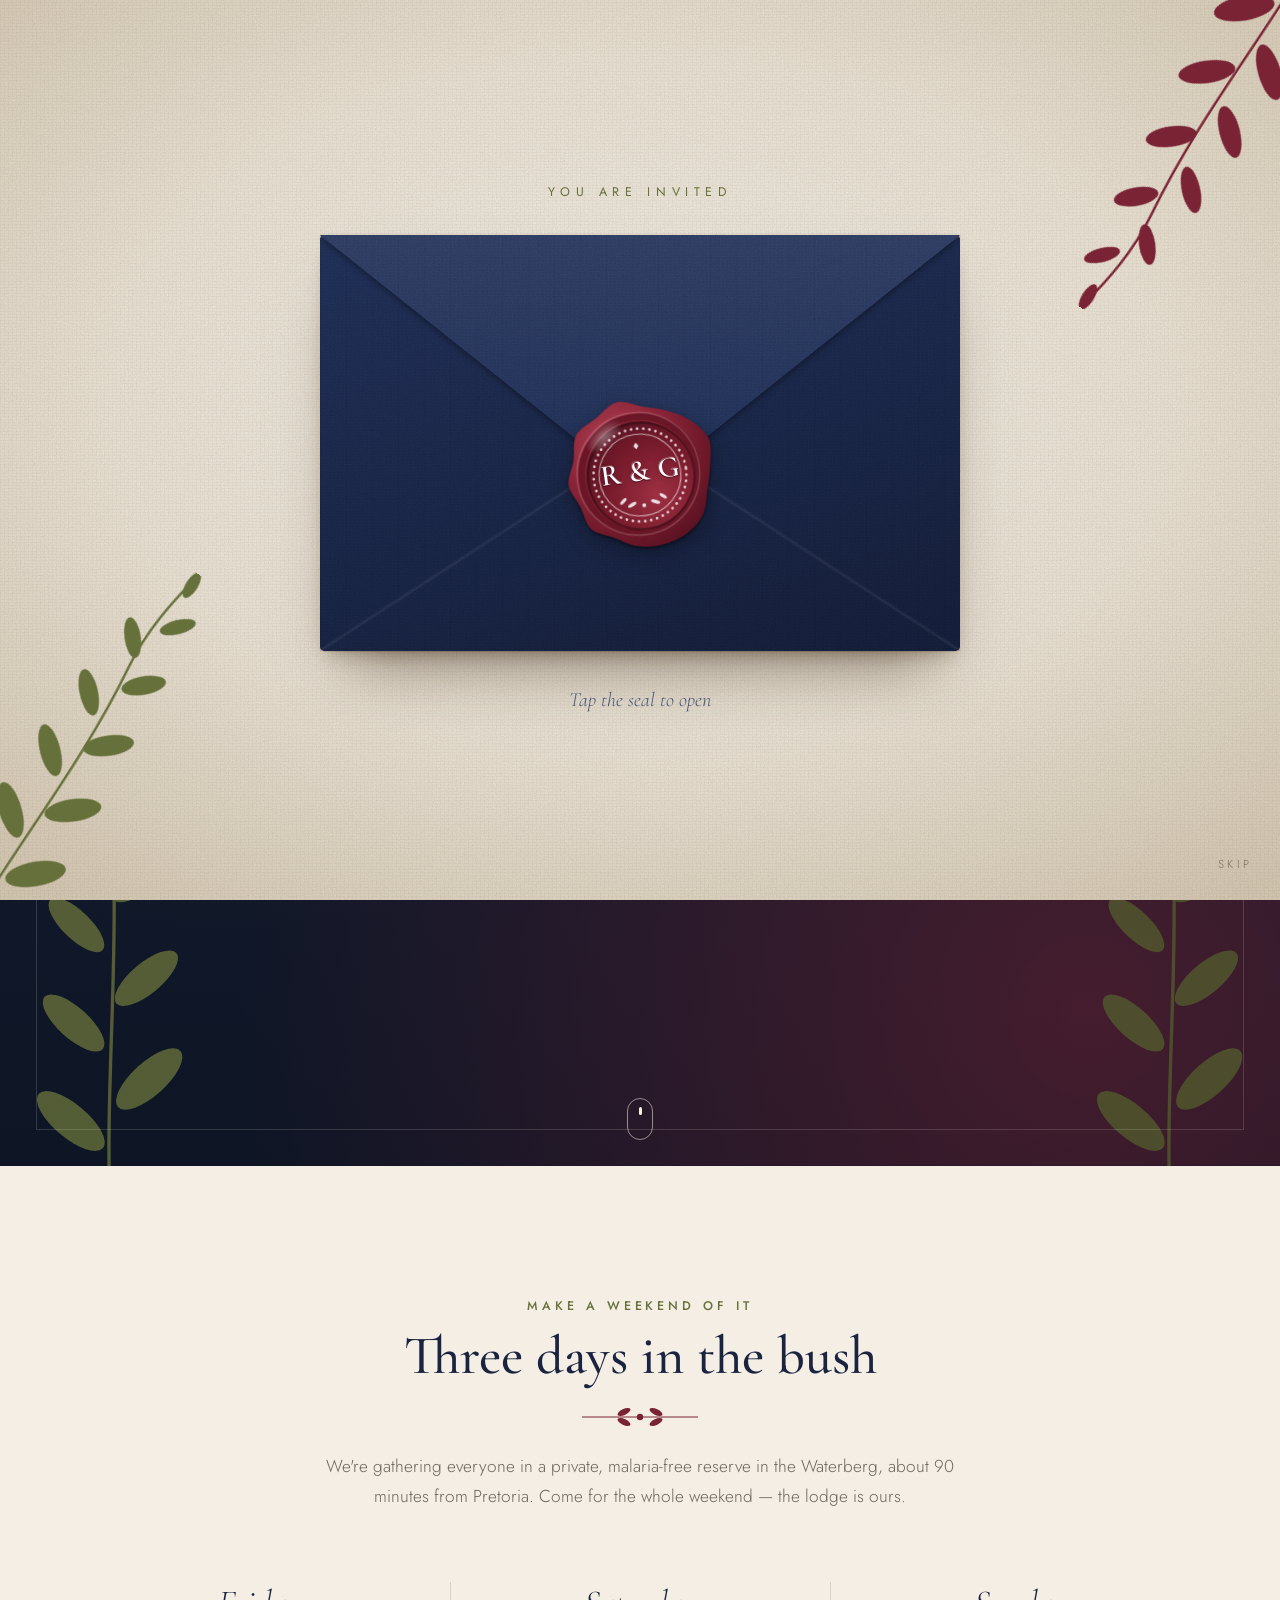
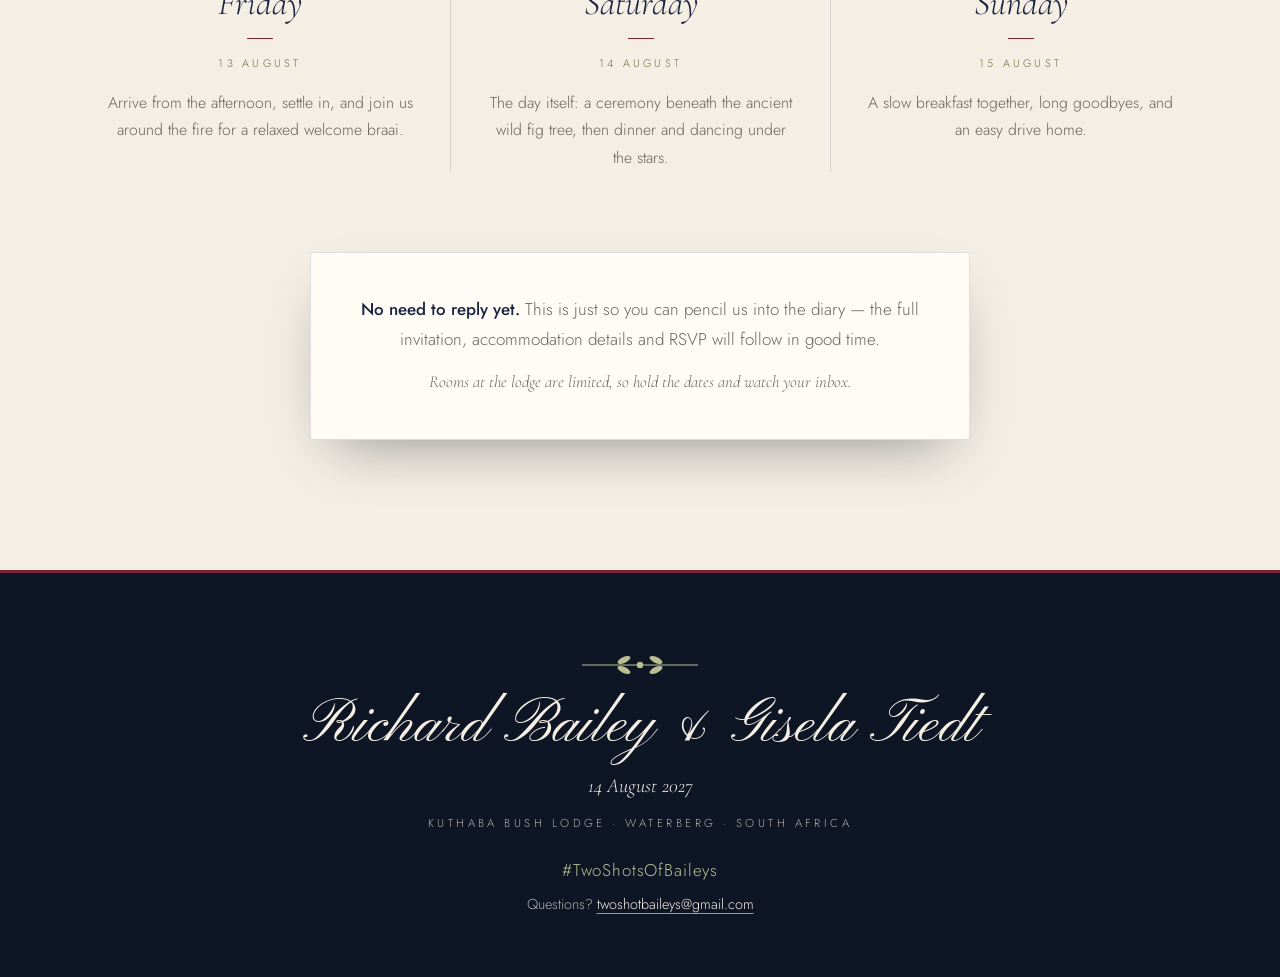
==== save-the-date/index.html @ 87b68832 "first commit" ====
<!DOCTYPE html>
<html lang="en">
<head>
  <meta charset="UTF-8" />
  <meta name="viewport" content="width=device-width, initial-scale=1" />
  <title>Save the Date · 14 August 2027</title>
  <meta name="description" content="Save the date: our wedding weekend, 13–15 August 2027 at Kuthaba Bush Lodge in the Waterberg, South Africa." />
  <meta name="theme-color" content="#172036" />
  <meta property="og:title" content="Save the Date · 14 August 2027" />
  <meta property="og:description" content="A wedding weekend at Kuthaba Bush Lodge in the Waterberg, South Africa." />
  <link rel="icon" href="data:image/svg+xml,%3Csvg xmlns='http://www.w3.org/2000/svg' viewBox='0 0 64 64'%3E%3Ccircle cx='32' cy='32' r='30' fill='%237a2334'/%3E%3Cpath d='M32 46s-14-8.5-14-18a8 8 0 0 1 14-5.3A8 8 0 0 1 46 28c0 9.5-14 18-14 18z' fill='%23fff'/%3E%3C/svg%3E" />

  <link rel="preconnect" href="https://fonts.googleapis.com" />
  <link rel="preconnect" href="https://fonts.gstatic.com" crossorigin />
  <link href="https://fonts.googleapis.com/css2?family=Cormorant+Garamond:ital,wght@0,400;0,500;0,600;1,400;1,500&family=Jost:wght@300;400;500&family=Pinyon+Script&display=swap" rel="stylesheet" />
  <link rel="stylesheet" href="css/styles.css" />
  <script src="js/config.js"></script>
  <script>
    // Apply the colour theme before the page paints (?theme=merlot previews one)
    (function () {
      var q = new URLSearchParams(location.search).get("theme");
      document.documentElement.setAttribute("data-theme", q || (window.WEDDING && window.WEDDING.theme) || "waterberg");
    })();
  </script>
</head>
<body class="is-locked">

  <!-- Reusable artwork -->
  <svg width="0" height="0" style="position:absolute" aria-hidden="true">
    <defs>
      <symbol id="leaf" viewBox="0 0 40 80">
        <path d="M20 2C34 18 38 44 20 78 2 44 6 18 20 2z" />
      </symbol>
      <symbol id="branch" viewBox="0 0 200 420">
        <path d="M100 420C96 320 110 220 98 110 94 70 100 36 108 0" fill="none" stroke="currentColor" stroke-width="2.4" stroke-linecap="round" />
        <g fill="currentColor">
          <ellipse cx="72" cy="360" rx="12" ry="30" transform="rotate(-50 72 360)" />
          <ellipse cx="128" cy="330" rx="12" ry="30" transform="rotate(48 128 330)" />
          <ellipse cx="74" cy="290" rx="11" ry="28" transform="rotate(-48 74 290)" />
          <ellipse cx="126" cy="258" rx="11" ry="28" transform="rotate(50 126 258)" />
          <ellipse cx="76" cy="220" rx="10" ry="26" transform="rotate(-46 76 220)" />
          <ellipse cx="122" cy="186" rx="10" ry="25" transform="rotate(50 122 186)" />
          <ellipse cx="78" cy="152" rx="9" ry="23" transform="rotate(-44 78 152)" />
          <ellipse cx="120" cy="118" rx="9" ry="22" transform="rotate(48 120 118)" />
          <ellipse cx="86" cy="84" rx="8" ry="20" transform="rotate(-40 86 84)" />
          <ellipse cx="118" cy="52" rx="7" ry="18" transform="rotate(44 118 52)" />
          <ellipse cx="108" cy="10" rx="6" ry="14" />
        </g>
      </symbol>
      <symbol id="sprig" viewBox="0 0 120 24">
        <path d="M2 12h116" stroke="currentColor" stroke-width="1" />
        <g fill="currentColor">
          <ellipse cx="44" cy="7" rx="7" ry="3" transform="rotate(-25 44 7)" />
          <ellipse cx="44" cy="17" rx="7" ry="3" transform="rotate(25 44 17)" />
          <ellipse cx="76" cy="7" rx="7" ry="3" transform="rotate(25 76 7)" />
          <ellipse cx="76" cy="17" rx="7" ry="3" transform="rotate(-25 76 17)" />
          <circle cx="60" cy="12" r="3.2" />
        </g>
      </symbol>

      <!-- Wax seal (used twice: the halves split along the flap edge when opened) -->
      <radialGradient id="waxBody" cx=".36" cy=".3" r=".8">
        <stop offset="0" stop-color="#b5465a" />
        <stop offset=".45" stop-color="#8c2437" />
        <stop offset="1" stop-color="#561020" />
      </radialGradient>
      <!-- Lit from the opposite side so the centre reads as pressed in -->
      <radialGradient id="waxPress" cx=".64" cy=".7" r=".75">
        <stop offset="0" stop-color="#9e3043" />
        <stop offset=".6" stop-color="#781b2c" />
        <stop offset="1" stop-color="#5a1323" />
      </radialGradient>
      <radialGradient id="waxShine" cx=".5" cy=".5" r=".5">
        <stop offset="0" stop-color="#fff" stop-opacity=".38" />
        <stop offset="1" stop-color="#fff" stop-opacity="0" />
      </radialGradient>
      <symbol id="seal" viewBox="0 0 120 120">
        <path fill="url(#waxBody)" d="M111.1 60.0C110.1 66.0 108.4 71.2 106.7 77.0C105.1 82.8 104.4 89.6 101.1 94.5C97.9 99.5 92.4 103.9 87.0 106.8C81.7 109.7 75.2 111.4 69.2 112.0C63.2 112.6 56.7 112.2 51.1 110.6C45.5 109.0 40.7 105.2 35.5 102.4C30.3 99.6 23.3 98.1 19.7 93.8C16.2 89.5 16.1 82.3 14.1 76.7C12.2 71.1 8.1 65.6 8.0 60.0C8.0 54.4 12.2 49.0 13.9 43.2C15.6 37.4 15.1 29.8 18.5 25.1C21.8 20.5 28.7 18.3 34.1 15.1C39.4 11.8 44.7 6.4 50.4 5.7C56.2 5.1 62.8 9.5 68.6 11.3C74.4 13.0 79.7 14.1 85.1 16.5C90.5 18.8 96.4 21.5 101.0 25.6C105.6 29.7 111.0 35.1 112.7 40.8C114.4 46.6 112.1 54.0 111.1 60.0Z" />
        <circle cx="60" cy="60" r="42" fill="none" stroke="#6b1627" stroke-width="5" />
        <circle cx="59" cy="59" r="44.2" fill="none" stroke="#fff" stroke-opacity=".16" stroke-width="1.2" />
        <circle cx="60" cy="60" r="39" fill="url(#waxPress)" />
        <circle cx="60.8" cy="60.8" r="38.3" fill="none" stroke="#000" stroke-opacity=".3" stroke-width="1.6" />
        <circle cx="60" cy="60" r="33.5" fill="none" stroke="#fff" stroke-opacity=".8" stroke-width="1.9" stroke-linecap="round" stroke-dasharray="0.1 4.35" />
        <circle cx="60" cy="60" r="29.5" fill="none" stroke="#fff" stroke-opacity=".6" stroke-width=".8" />
        <g fill="#fff" fill-opacity=".85">
          <path d="M60 36.5l1.8 2.4-1.8 2.4-1.8-2.4z" />
          <ellipse cx="51.5" cy="80.5" rx="3.4" ry="1.3" transform="rotate(-22 51.5 80.5)" />
          <ellipse cx="45.5" cy="77.2" rx="3" ry="1.2" transform="rotate(-40 45.5 77.2)" />
          <ellipse cx="68.5" cy="80.5" rx="3.4" ry="1.3" transform="rotate(22 68.5 80.5)" />
          <ellipse cx="74.5" cy="77.2" rx="3" ry="1.2" transform="rotate(40 74.5 77.2)" />
          <circle cx="60" cy="82" r="1.4" />
        </g>
        <ellipse cx="38" cy="29" rx="16" ry="8" fill="url(#waxShine)" transform="rotate(-35 38 29)" />
      </symbol>
    </defs>
  </svg>

  <!-- ============ Envelope intro ============ -->
  <div class="intro" id="intro" role="dialog" aria-label="Invitation">
    <svg class="intro__sprig intro__sprig--a" aria-hidden="true"><use href="#branch" /></svg>
    <svg class="intro__sprig intro__sprig--b" aria-hidden="true"><use href="#branch" /></svg>
    <div class="intro__inner">
      <p class="intro__eyebrow">You are invited</p>
      <button class="envelope" id="envelope" type="button" aria-label="Open the invitation">
        <span class="envelope__body">
          <span class="envelope__back"></span>
          <span class="envelope__card">
            <span class="envelope__card-small">Save the Date</span>
            <span class="envelope__card-names" data-config="coupleShort"></span>
            <svg class="envelope__card-sprig" aria-hidden="true"><use href="#sprig" /></svg>
            <span class="envelope__card-small">14 · 08 · 2027</span>
            <span class="envelope__card-place">Kuthaba Bush Lodge</span>
          </span>
          <span class="envelope__pocket"></span>
          <span class="envelope__flap-shadow"><span></span></span>
          <span class="envelope__seal envelope__seal--base" aria-hidden="true">
            <span class="seal__inner">
              <svg class="seal__wax"><use href="#seal" /></svg>
              <span class="seal__text" data-config="initials"></span>
            </span>
          </span>
          <span class="envelope__flap">
            <span class="flap__face flap__face--out"></span>
            <span class="flap__face flap__face--in"></span>
            <span class="envelope__seal envelope__seal--top" aria-hidden="true">
              <span class="seal__inner">
                <svg class="seal__wax"><use href="#seal" /></svg>
                <span class="seal__text" data-config="initials"></span>
              </span>
            </span>
          </span>
        </span>
      </button>
      <p class="intro__hint"><span>Tap the seal to open</span></p>
    </div>
    <button class="intro__skip" id="introSkip" type="button">Skip</button>
  </div>

  <main>
    <!-- ============ The announcement ============ -->
    <section class="hero" id="home">
      <div class="hero__bg" id="heroBg"></div>
      <div class="hero__frame" aria-hidden="true"></div>
      <svg class="hero__branch hero__branch--left" aria-hidden="true"><use href="#branch" /></svg>
      <svg class="hero__branch hero__branch--right" aria-hidden="true"><use href="#branch" /></svg>
      <div class="hero__leaves" id="leaves" aria-hidden="true"></div>

      <div class="hero__content">
        <p class="hero__eyebrow anim" style="--d:.1s">Save the Weekend</p>
        <h1 class="hero__names anim" style="--d:.3s">
          <span data-config="partner1"></span>
          <span class="hero__amp">&amp;</span>
          <span data-config="partner2"></span>
        </h1>
        <p class="hero__sub anim" style="--d:.55s">are getting married</p>

        <p class="hero__badge anim" style="--d:.7s"><span>A three-day weekend celebration</span></p>

        <div class="hero__dates anim" style="--d:.85s">
          <div class="hero__day">
            <span class="hero__day-name">Fri</span>
            <span class="hero__day-num">13</span>
            <span class="hero__day-note">Arrive</span>
          </div>
          <div class="hero__day hero__day--main">
            <span class="hero__day-name">Sat</span>
            <span class="hero__day-num">14</span>
            <span class="hero__day-note">The Wedding</span>
          </div>
          <div class="hero__day">
            <span class="hero__day-name">Sun</span>
            <span class="hero__day-num">15</span>
            <span class="hero__day-note">Farewell</span>
          </div>
        </div>
        <p class="hero__month anim" style="--d:.95s">August 2027</p>

        <p class="hero__venue anim" style="--d:1s">
          <span class="hero__venue-name" data-config="venue.name"></span>
          <span class="hero__venue-area" data-config="venue.area"></span>
        </p>

        <div class="countdown anim" style="--d:1.05s" id="countdown">
          <div class="countdown__unit"><span class="countdown__num" data-unit="days">000</span><span class="countdown__label">Days</span></div>
          <div class="countdown__unit"><span class="countdown__num" data-unit="hours">00</span><span class="countdown__label">Hours</span></div>
          <div class="countdown__unit"><span class="countdown__num" data-unit="minutes">00</span><span class="countdown__label">Minutes</span></div>
          <div class="countdown__unit"><span class="countdown__num" data-unit="seconds">00</span><span class="countdown__label">Seconds</span></div>
        </div>

        <div class="hero__actions anim" style="--d:1.2s">
          <div class="cal">
            <button class="btn btn--light" id="calToggle" aria-expanded="false" aria-controls="calMenu">Add to calendar</button>
            <div class="cal__menu" id="calMenu" hidden>
              <a id="calGoogle" target="_blank" rel="noopener">Google Calendar</a>
              <a id="calOutlook" target="_blank" rel="noopener">Outlook</a>
              <button type="button" id="calIcs">Apple / iCal (.ics)</button>
            </div>
          </div>
          <a class="btn btn--ghost" id="venueSite" target="_blank" rel="noopener">See the venue</a>
        </div>
      </div>

      <a href="#weekend" class="hero__scroll" aria-label="Scroll down"><span></span></a>
    </section>

    <!-- ============ The weekend ============ -->
    <section class="weekend" id="weekend">
      <div class="container">
        <header class="weekend__head" data-reveal>
          <p class="eyebrow">Make a weekend of it</p>
          <h2 class="title">Three days in the bush</h2>
          <svg class="sprig" aria-hidden="true"><use href="#sprig" /></svg>
          <p class="lead">
            We're gathering everyone in a private, malaria-free reserve in the Waterberg,
            about 90 minutes from Pretoria. Come for the whole weekend — the lodge is ours.
          </p>
        </header>

        <ol class="days">
          <li data-reveal style="--d:.05s">
            <span class="days__name">Friday</span>
            <span class="days__date">13 August</span>
            <p>Arrive from the afternoon, settle in, and join us around the fire for a relaxed welcome braai.</p>
          </li>
          <li data-reveal style="--d:.15s">
            <span class="days__name">Saturday</span>
            <span class="days__date">14 August</span>
            <p>The day itself: a ceremony beneath the ancient wild fig tree, then dinner and dancing under the stars.</p>
          </li>
          <li data-reveal style="--d:.25s">
            <span class="days__name">Sunday</span>
            <span class="days__date">15 August</span>
            <p>A slow breakfast together, long goodbyes, and an easy drive home.</p>
          </li>
        </ol>

        <div class="note" data-reveal>
          <p><strong>No need to reply yet.</strong> This is just so you can pencil us into the diary —
            the full invitation, accommodation details and RSVP will follow in good time.</p>
          <p class="note__small">Rooms at the lodge are limited, so hold the dates and watch your inbox.</p>
        </div>
      </div>
    </section>
  </main>

  <footer class="footer">
    <svg class="footer__sprig" aria-hidden="true"><use href="#sprig" /></svg>
    <p class="footer__names" data-config="coupleShort"></p>
    <p class="footer__date">14 August 2027</p>
    <p class="footer__place">Kuthaba Bush Lodge · Waterberg · South Africa</p>
    <p class="footer__tag" data-config="hashtag"></p>
    <p class="footer__contact">Questions? <a data-config-href="contactEmail"></a></p>
  </footer>

  <script src="js/main.js"></script>
</body>
</html>
---- save-the-date/css/styles.css ----
/* ==========================================================================
   Save the Date — a single announcement page.
   The theme tokens, envelope and hero blocks match the full wedding site,
   so both look like the same stationery.
   ========================================================================== */

/* ---------- Themes ---------- */
:root,
[data-theme="waterberg"] {
  /* Midnight ink navy leads; bone white, bush olive, merlot accents */
  --dark: #172036;
  --dark-deep: #0e1525;
  --dark-soft: #24304c;
  --on-dark: #f5efe4;
  --ink: #1a2440;
  --leaf: #66703a;
  --leaf-light: #b9bf93;
  --leaf-pale: #e9e8d8;
  --accent: #7a2334;
  --accent-deep: #58182a;
  --accent-light: #c98592;
  --paper: #f4eee4;
  --card: #fffcf6;
  --muted: #6b665d;
}

[data-theme="merlot"] {
  /* Deep merlot burgundy leads; navy and olive accents */
  --dark: #4a1524;
  --dark-deep: #330d18;
  --dark-soft: #5f1f31;
  --on-dark: #f8efe8;
  --ink: #1a2440;
  --leaf: #626c37;
  --leaf-light: #c7cb9f;
  --leaf-pale: #ecebdc;
  --accent: #1f2b4a;
  --accent-deep: #131c33;
  --accent-light: #aebbd8;
  --paper: #f6eee7;
  --card: #fffbf7;
  --muted: #6c625d;
}

[data-theme="olive"] {
  /* Dusky bush olive leads; merlot and navy accents */
  --dark: #384024;
  --dark-deep: #262c17;
  --dark-soft: #485230;
  --on-dark: #f6f1e4;
  --ink: #1a2440;
  --leaf: #5f6a34;
  --leaf-light: #d3d7b1;
  --leaf-pale: #e8e9d6;
  --accent: #7a2334;
  --accent-deep: #58182a;
  --accent-light: #e2a6b0;
  --paper: #f3efe3;
  --card: #fffdf6;
  --muted: #66645a;
}

:root {
  --line: color-mix(in srgb, var(--ink) 14%, transparent);

  /* The invitation itself keeps the same colours in every theme */
  --envelope: #25355f;
  --envelope-shade: #17223f;
  --liner-bg: #7a2334;
  --line-dark: color-mix(in srgb, var(--on-dark) 18%, transparent);

  --serif: "Cormorant Garamond", Georgia, "Times New Roman", serif;
  --sans: "Jost", "Segoe UI", system-ui, sans-serif;
  --script: "Pinyon Script", "Brush Script MT", cursive;

  --radius: 3px;
  --shadow: 0 24px 60px -24px color-mix(in srgb, var(--dark-deep) 45%, transparent);
  --ease: cubic-bezier(0.22, 1, 0.36, 1);
  --nav-h: 72px;

  /* Fine paper grain, tinted by the theme through blend modes */
  --grain: url("data:image/svg+xml,%3Csvg xmlns='http://www.w3.org/2000/svg' width='220' height='220'%3E%3Cfilter id='n'%3E%3CfeTurbulence type='fractalNoise' baseFrequency='.85' numOctaves='3' stitchTiles='stitch'/%3E%3CfeColorMatrix values='0 0 0 0 0 0 0 0 0 0 0 0 0 0 0 0 0 0 .55 0'/%3E%3C/filter%3E%3Crect width='100%25' height='100%25' filter='url(%23n)'/%3E%3C/svg%3E");
  /* Leaf motif used for the envelope liner */
  --liner: url("data:image/svg+xml,%3Csvg xmlns='http://www.w3.org/2000/svg' width='44' height='44' viewBox='0 0 44 44'%3E%3Cg fill='%23000'%3E%3Cpath d='M11 4c5 4 6 10 0 16-6-6-5-12 0-16z'/%3E%3Cpath d='M33 24c5 4 6 10 0 16-6-6-5-12 0-16z'/%3E%3Ccircle cx='33' cy='10' r='1.6'/%3E%3Ccircle cx='11' cy='32' r='1.6'/%3E%3C/g%3E%3C/svg%3E");
}

/* ---------- Base ---------- */
*,
*::before,
*::after { box-sizing: border-box; }

html { scroll-behavior: smooth; }
body {
  margin: 0;
  font-family: var(--sans);
  font-weight: 300;
  font-size: 17px;
  line-height: 1.75;
  color: var(--ink);
  background: var(--paper);
  -webkit-font-smoothing: antialiased;
  overflow-x: hidden;
}
body::after {
  content: "";
  position: fixed; inset: 0;
  background-image: var(--grain);
  opacity: 0.07;
  pointer-events: none;
  z-index: 80;
}
body.is-locked { overflow: hidden; }
img { max-width: 100%; display: block; }
a { color: inherit; }
button { font: inherit; cursor: pointer; }
[hidden] { display: none !important; }
::selection { background: var(--accent); color: var(--on-dark); }

.container { width: min(1140px, 100% - 40px); margin-inline: auto; }
.container--narrow { width: min(760px, 100% - 40px); }

/* ---------- Typography ---------- */
.eyebrow {
  font-family: var(--sans);
  font-size: 0.78rem;
  font-weight: 500;
  letter-spacing: 0.32em;
  text-transform: uppercase;
  color: var(--leaf);
  margin: 0 0 0.6rem;
}
.eyebrow--light { color: var(--leaf-light); }
.title {
  font-family: var(--serif);
  font-weight: 500;
  font-size: clamp(2.2rem, 5vw, 3.4rem);
  line-height: 1.1;
  margin: 0;
  color: var(--ink);
}
.title--light { color: var(--on-dark); }
.lead { font-size: 1.08rem; color: var(--muted); max-width: 640px; margin: 1.2rem auto 0; }
.lead--light { color: color-mix(in srgb, var(--on-dark) 80%, transparent); }
.lead strong { font-weight: 500; color: inherit; }

.sprig { width: 120px; height: 24px; color: var(--accent); margin: 1.1rem 0 1.4rem; display: block; }
.section__head .sprig { margin-inline: auto; }
.sprig--light { color: var(--leaf-light); }

.section { padding: clamp(80px, 12vw, 140px) 0; position: relative; }
.section__head { text-align: center; margin-bottom: clamp(48px, 7vw, 72px); }

/* Dark, colour-blocked sections share one treatment */
.hero, .intro, .footer {
  color: var(--on-dark);
  background-color: var(--dark);
}

/* ---------- Buttons ---------- */
.btn {
  --bg: transparent; --fg: var(--ink); --bd: var(--ink);
  --hover-bg: var(--ink); --hover-fg: var(--card);
  position: relative;
  display: inline-flex; align-items: center; justify-content: center; gap: 0.6rem;
  padding: 0.95rem 2rem;
  border: 1px solid var(--bd);
  background: var(--bg);
  color: var(--fg);
  font-family: var(--sans);
  font-size: 0.78rem;
  font-weight: 500;
  letter-spacing: 0.24em;
  text-transform: uppercase;
  text-decoration: none;
  border-radius: var(--radius);
  overflow: hidden;
  isolation: isolate;
  transition: color 0.4s var(--ease), border-color 0.4s var(--ease), transform 0.3s var(--ease);
}
.btn::before {
  content: "";
  position: absolute; inset: 0;
  background: var(--hover-bg);
  transform: scaleX(0);
  transform-origin: right;
  transition: transform 0.5s var(--ease);
  z-index: -1;
}
.btn:hover::before, .btn:focus-visible::before { transform: scaleX(1); transform-origin: left; }
.btn:hover, .btn:focus-visible { color: var(--hover-fg); border-color: var(--hover-bg); }
.btn:active { transform: scale(0.98); }
.btn--light { --bg: var(--card); --fg: var(--ink); --bd: var(--card); --hover-bg: var(--accent); --hover-fg: var(--on-dark); }
.btn--ghost { --fg: var(--on-dark); --bd: color-mix(in srgb, var(--on-dark) 55%, transparent); --hover-bg: var(--on-dark); --hover-fg: var(--dark); }
.btn--dark { --bg: var(--dark); --fg: var(--on-dark); --bd: var(--dark); --hover-bg: var(--accent); --hover-fg: var(--on-dark); }
.btn--outline { --hover-bg: var(--dark); --hover-fg: var(--on-dark); }
.btn--accent { --bg: var(--accent); --fg: var(--on-dark); --bd: var(--accent); --hover-bg: var(--dark); --hover-fg: var(--on-dark); }
.btn--block { width: 100%; padding-block: 1.15rem; }

/* ==========================================================================
   Envelope intro
   ========================================================================== */
.intro {
  /* The invitation rests on warm cream linen, whatever the site theme */
  --linen: #efe7d9;
  --linen-deep: #d9ccb6;
  position: fixed; inset: 0; z-index: 100;
  display: grid; place-items: center;
  color: var(--envelope);
  background:
    repeating-linear-gradient(0deg, rgba(110, 85, 50, .035) 0 1px, transparent 1px 3px),
    repeating-linear-gradient(90deg, rgba(110, 85, 50, .03) 0 1px, transparent 1px 4px),
    radial-gradient(ellipse 75% 70% at 50% 45%, #f7f1e6 0%, var(--linen) 55%, var(--linen-deep) 100%);
  overflow: hidden;
  transition: opacity 1.2s var(--ease), visibility 1.2s;
}
.intro::before { /* paper grain */
  content: ""; position: absolute; inset: 0;
  background-image: var(--grain); opacity: 0.18; mix-blend-mode: multiply; pointer-events: none;
}
.intro.is-done { opacity: 0; visibility: hidden; }
.intro__sprig { /* pressed sprigs lying on the table */
  position: absolute;
  width: clamp(120px, 16vw, 210px); height: clamp(250px, 34vw, 440px);
  color: var(--leaf);
  opacity: 0.32;
  pointer-events: none;
  animation: fadeIn 2s 0.4s both;
}
.intro__sprig--a { left: clamp(-60px, -2vw, 0px); bottom: -8%; transform: rotate(32deg); }
.intro__sprig--b { right: clamp(-60px, -2vw, 0px); top: -10%; transform: rotate(-148deg); color: #7a2334; opacity: 0.16; }
.intro__inner { position: relative; text-align: center; padding: 20px; }
.intro__eyebrow, .intro__hint { transition: opacity 0.8s var(--ease), transform 0.8s var(--ease); }
.intro__eyebrow {
  color: var(--leaf);
  font-size: 0.78rem; font-weight: 400; letter-spacing: 0.45em; text-transform: uppercase;
  margin: 0 0 2rem;
  animation: fadeUp 1.2s 0.3s var(--ease) both;
}
.intro__hint {
  color: color-mix(in srgb, var(--envelope) 80%, transparent);
  font-family: var(--serif); font-style: italic; font-size: 1.25rem;
  margin: 2rem 0 0;
  animation: fadeUp 1.2s 0.9s var(--ease) both;
}
.intro__hint span { display: inline-block; animation: pulse 2.8s 2.2s ease-in-out infinite; }
.intro.is-opening .intro__eyebrow,
.intro.is-opening .intro__hint { opacity: 0; transform: translateY(8px); animation: none; }
.intro__skip {
  position: absolute; right: 20px; bottom: 18px;
  background: none; border: 0; padding: 8px;
  color: #7a7263;
  font-size: 0.72rem; letter-spacing: 0.28em; text-transform: uppercase;
  z-index: 2;
}
.intro__skip:hover { color: var(--envelope); }

/* Envelope layers, back to front:
   back < flap (once open) < card < pocket < flap shadow < lower seal half < flap (closed) */
.envelope {
  position: relative;
  display: block;
  width: min(640px, 92vw, 84vh);
  aspect-ratio: 16 / 10.4;
  border: 0; padding: 0; background: none;
  container-type: inline-size; /* card text and seal scale with the envelope (cqi units) */
  animation: placeDown 1.6s 0.1s var(--ease) both;
  -webkit-tap-highlight-color: transparent;
}
.envelope:focus { outline: none; }
.envelope__body { position: absolute; inset: 0; perspective: 1800px; }
.envelope__body > span { position: absolute; display: block; }

.envelope__back {
  inset: 0;
  border-radius: 5px;
  background: var(--liner-bg);
  box-shadow:
    0 1px 1px rgba(60, 40, 20, .18),
    0 10px 18px -8px rgba(60, 40, 20, .35),
    0 40px 60px -28px rgba(60, 40, 20, .5);
  overflow: hidden;
  z-index: 0;
}
.envelope__back::after, .flap__face--in::after { /* leaf-pattern lining */
  content: ""; position: absolute; inset: 0;
  background: var(--leaf-light);
  opacity: 0.28;
  -webkit-mask: var(--liner) repeat; mask: var(--liner) repeat;
  -webkit-mask-size: 30px; mask-size: 30px;
}

.envelope__card {
  left: 5%; right: 5%; top: 5%; bottom: 5%;
  z-index: 2;
  display: flex !important; flex-direction: column; align-items: center; justify-content: center;
  padding: 6% 8%;
  background: #fffcf5;
  border-radius: 2px;
  color: var(--ink);
  text-align: center;
  box-shadow: 0 1px 2px rgba(0,0,0,.1), 0 16px 28px -16px rgba(0,0,0,.4);
  transition: transform 1.8s cubic-bezier(0.45, 0, 0.2, 1), box-shadow 1.2s;
}
.envelope__card::before { /* double keyline frame */
  content: ""; position: absolute; inset: 7px;
  border: 1px solid color-mix(in srgb, var(--leaf) 45%, transparent);
  outline: 1px solid color-mix(in srgb, #7a2334 25%, transparent);
  outline-offset: 3px;
  pointer-events: none;
}
.envelope__card > span { display: block; }
.envelope__card-small { font-size: max(0.5rem, 1.65cqi); letter-spacing: 0.38em; text-transform: uppercase; color: var(--leaf); }
.envelope__card-names { font-family: var(--script); font-size: 8.4cqi; line-height: 1.25; color: #7a2334; margin: 0.1em 0; }
.envelope__card-sprig { width: 15cqi; height: 3cqi; color: var(--leaf); margin: 0.2rem 0 0.35rem; }
.envelope__card-place { font-family: var(--serif); font-style: italic; font-size: max(0.8rem, 2.6cqi); color: var(--muted); margin-top: 0.1rem; }

.envelope__pocket {
  inset: 0;
  z-index: 3;
  border-radius: 5px;
  background:
    linear-gradient(to top right, transparent 49.7%, rgba(255,255,255,.07) 50%, transparent 50.4%),
    linear-gradient(to top left, transparent 49.7%, rgba(255,255,255,.07) 50%, transparent 50.4%),
    linear-gradient(165deg, var(--envelope), var(--envelope-shade));
  clip-path: polygon(0 0, 50% 56%, 100% 0, 100% 100%, 0 100%);
}
.envelope__pocket::after, .flap__face--out::after { /* laid-paper texture: fine weave + grain */
  content: ""; position: absolute; inset: 0;
  background-image:
    repeating-linear-gradient(0deg, rgba(255,255,255,.05) 0 1px, transparent 1px 3px),
    repeating-linear-gradient(90deg, rgba(255,255,255,.045) 0 1px, transparent 1px 4px),
    repeating-linear-gradient(90deg, rgba(0,0,0,.14) 0 1px, transparent 1px 26px),
    var(--grain);
  opacity: 0.5;
  mix-blend-mode: soft-light;
}

/* A soft shadow the closed flap casts onto the pocket */
.envelope__flap-shadow {
  left: 0; right: 0; top: 0; height: 60%;
  z-index: 4;
  filter: drop-shadow(0 3px 3px rgba(0, 0, 0, .35));
  transition: opacity 0.4s;
}
.envelope__flap-shadow > span {
  position: absolute; inset: 0;
  background: var(--envelope);
  clip-path: polygon(0 0, 100% 0, 53% 96%, 50% 100%, 47% 96%);
}

.envelope__flap {
  left: 0; right: 0; top: 0; height: 60%;
  z-index: 6;
  transform-origin: 50% 0;
  transform-style: preserve-3d;
}
.flap__face {
  position: absolute; inset: 0;
  clip-path: polygon(0 0, 100% 0, 53% 96%, 50% 100%, 47% 96%);
  backface-visibility: hidden; -webkit-backface-visibility: hidden;
  border-radius: 5px 5px 0 0;
}
.flap__face--out { background: linear-gradient(180deg, color-mix(in srgb, var(--envelope) 92%, #fff) 0%, var(--envelope) 100%); }
.flap__face--in {
  transform: rotateX(180deg); /* flips about its centre, so its clip triangle starts upside down */
  clip-path: polygon(47% 4%, 50% 0, 53% 4%, 100% 100%, 0 100%);
  background: var(--liner-bg);
  overflow: hidden;
}
.flap__face::before { /* shading that changes as the flap turns towards / away from the light */
  content: ""; position: absolute; inset: 0; z-index: 1;
  background: linear-gradient(180deg, rgba(0,0,0,.5), rgba(0,0,0,.15));
  opacity: 0;
  transition: opacity 0.9s ease-in;
}
.flap__face--in::before { opacity: 0.8; transition: opacity 1.1s 0.6s ease-out; }

/* Wax seal. Closed: one whole seal on top. Opening: it splits into two halves along the
   flap's edge — the top half rides up with the flap, the bottom half stays on the envelope. */
.envelope__seal {
  position: absolute !important;
  left: 50%; top: 60%;
  width: 26cqi; height: 26cqi;
  min-width: 76px; min-height: 76px;
  transform: translate(-50%, -56%);
}
.envelope__seal--top {
  top: 100%;
  transform: translate(-50%, -56%) translateZ(1px);
  opacity: 0; /* shown once opening starts; until then the base seal is whole */
  backface-visibility: hidden; -webkit-backface-visibility: hidden;
  clip-path: polygon(0% 0%, 100% 0%, 100% 19.5%, 92% 27.5%, 85% 31.5%, 79% 38.5%, 72% 41.5%, 66% 48.5%, 60% 51.5%, 55% 55.5%, 50% 58.5%, 46% 55.5%, 41% 49.5%, 33% 45.5%, 27% 39.5%, 19% 35.5%, 14% 28.5%, 8% 27.5%, 0% 19.5%);
}
.envelope__seal--base {
  z-index: 7; /* whole, above the closed flap */
  transition: transform 0.5s var(--ease), opacity 0.6s;
}
.seal__inner {
  position: absolute; inset: 0;
  display: grid; place-items: center;
  transform: rotate(-8deg);
  transition: transform 0.45s var(--ease);
}
.seal__wax {
  position: absolute; inset: 0; width: 100%; height: 100%;
  filter: drop-shadow(0 2px 1.5px rgba(0,0,0,.45)) drop-shadow(0 6px 10px rgba(0,0,0,.3));
}
.seal__text { /* white initials stamped into the wax */
  position: relative;
  font-family: var(--serif); font-weight: 600;
  font-size: max(0.95rem, 4.6cqi);
  letter-spacing: 0.02em;
  color: #fff;
  text-shadow: 0 1px 0 rgba(60, 8, 20, .75), 0 -1px 0 rgba(255,255,255,.25), 0 0 6px rgba(0,0,0,.25);
  white-space: nowrap;
  margin-top: -4%;
}
.envelope:hover .seal__inner,
.envelope:focus-visible .seal__inner { transform: rotate(-4deg) scale(1.05); }
.envelope:focus-visible .envelope__seal--base { outline: 2px solid var(--leaf); outline-offset: 6px; border-radius: 50%; }
.intro.is-opening .seal__inner { transform: rotate(-8deg); }

/* --- Stage 1 (0–3.4s): the seal cracks, the flap lifts, the card glides out --- */
.intro.is-opening .envelope { translate: 0 16%; transition: translate 1.8s 1s cubic-bezier(0.45, 0, 0.2, 1); }
.intro.is-opening .envelope__seal--top { opacity: 1; }
.intro.is-opening .envelope__seal--base {
  z-index: 5;
  clip-path: polygon(0% 17%, 8% 25%, 14% 26%, 19% 33%, 27% 37%, 33% 43%, 41% 47%, 46% 53%, 50% 56%, 55% 53%, 60% 49%, 66% 46%, 72% 39%, 79% 36%, 85% 29%, 92% 25%, 100% 17%, 100% 100%, 0% 100%);
  transform: translate(-50%, -56%) translateY(2px) rotate(1.5deg);
}
.intro.is-opening .envelope__flap-shadow { opacity: 0; }
.intro.is-opening .envelope__flap {
  transform: rotateX(180deg);
  z-index: 1;
  transition: transform 1.5s 0.35s cubic-bezier(0.55, 0, 0.25, 1), z-index 0s 1.1s;
}
.intro.is-opening .flap__face--out::before { opacity: 1; }
.intro.is-opening .flap__face--in::before { opacity: 0; }
.intro.is-opening .envelope__card { transform: translateY(-62%); transition-delay: 1.7s; }

/* --- Stage 2 (3.6s+): the envelope slips away and the card is presented --- */
.intro.is-out .envelope__back,
.intro.is-out .envelope__pocket,
.intro.is-out .envelope__seal--base {
  opacity: 0;
  transition: opacity 0.9s ease;
}
.intro.is-out .envelope__flap { opacity: 0; transition: opacity 0.6s ease; }
.intro.is-out .envelope__card {
  transform: translateY(-14%) scale(1.14);
  transition: transform 1.3s cubic-bezier(0.45, 0, 0.2, 1), box-shadow 1.3s;
  box-shadow: 0 2px 4px rgba(60,40,20,.12), 0 34px 60px -24px rgba(60,40,20,.55);
}

/* ---------- Hero ---------- */
.hero {
  position: relative;
  min-height: 100vh; min-height: 100svh;
  display: grid; place-items: center;
  padding: 90px 20px 100px;
  text-align: center;
  overflow: hidden;
  background: var(--dark-deep);
}
.hero__bg {
  position: absolute; inset: -10% 0 0;
  background:
    radial-gradient(ellipse at 18% 18%, color-mix(in srgb, var(--leaf) 38%, transparent), transparent 55%),
    radial-gradient(ellipse at 85% 88%, color-mix(in srgb, var(--accent) 50%, transparent), transparent 55%),
    linear-gradient(180deg, var(--dark) 0%, var(--dark-deep) 100%);
  background-size: cover; background-position: center;
  will-change: transform;
}
.hero__bg.has-photo::after {
  content: ""; position: absolute; inset: 0;
  background: linear-gradient(180deg,
    color-mix(in srgb, var(--dark-deep) 55%, transparent),
    color-mix(in srgb, var(--dark-deep) 82%, transparent));
}
.hero__frame { /* fine inset keyline, like a printed card */
  position: absolute; inset: clamp(14px, 3vw, 36px);
  border: 1px solid color-mix(in srgb, var(--on-dark) 16%, transparent);
  pointer-events: none;
  z-index: 1;
}
.hero__branch {
  position: absolute; bottom: -40px;
  width: clamp(140px, 22vw, 280px); height: clamp(300px, 48vw, 590px);
  color: var(--leaf);
  opacity: 0.8;
  transform-origin: bottom center;
  animation: sway 9s ease-in-out infinite alternate, growIn 2s var(--ease) both;
  pointer-events: none;
}
.hero__branch--left { left: -30px; --r: -14deg; }
.hero__branch--right { right: -30px; --r: 14deg; animation-delay: -4s, 0.2s; color: color-mix(in srgb, var(--leaf) 80%, #000); }
.hero__leaves { position: absolute; inset: 0; pointer-events: none; overflow: hidden; }
.hero__leaves svg {
  position: absolute; top: -60px;
  width: var(--s, 16px); height: calc(var(--s, 16px) * 2);
  fill: var(--c, var(--leaf));
  opacity: 0.7;
  animation: fall var(--t, 16s) linear var(--delay, 0s) infinite;
}
.hero__content { position: relative; z-index: 2; max-width: 900px; will-change: transform; }
.hero__eyebrow {
  font-size: 0.82rem; letter-spacing: 0.5em; text-transform: uppercase;
  color: var(--leaf-light); margin: 0 0 1rem;
}
.hero__names {
  font-family: var(--script); font-weight: 400;
  font-size: clamp(3.6rem, 13vw, 8.5rem);
  line-height: 1.05;
  margin: 0;
  display: flex; flex-wrap: wrap; justify-content: center; align-items: baseline; gap: 0 0.3em;
  text-shadow: 0 4px 30px rgba(0,0,0,.25);
}
.hero__amp { font-family: var(--serif); font-style: italic; font-size: 0.5em; color: var(--accent-light); }
.hero__sub { font-family: var(--serif); font-style: italic; font-size: clamp(1.2rem, 2.5vw, 1.6rem); margin: 0.4rem 0 2rem; opacity: 0.9; }
.hero__date {
  display: inline-flex; align-items: center; gap: clamp(12px, 3vw, 28px);
  padding: 14px 0;
  border-top: 1px solid var(--line-dark);
  border-bottom: 1px solid var(--line-dark);
  font-size: 0.72rem; letter-spacing: 0.3em; text-transform: uppercase;
}
.hero__date strong { font-family: var(--serif); font-weight: 500; font-size: clamp(1.5rem, 4vw, 2.2rem); letter-spacing: 0.08em; }
.hero__date em { font-style: normal; color: var(--accent-light); }

.countdown { display: flex; justify-content: center; gap: clamp(10px, 3vw, 28px); margin: 2.4rem 0 2.6rem; }
.countdown__unit {
  min-width: clamp(64px, 16vw, 96px);
  padding: 14px 6px 10px;
  border: 1px solid var(--line-dark);
  background: color-mix(in srgb, var(--on-dark) 5%, transparent);
  border-radius: var(--radius);
  backdrop-filter: blur(4px);
}
.countdown__num {
  display: block;
  font-family: var(--serif); font-size: clamp(1.8rem, 5vw, 2.8rem); line-height: 1;
  font-variant-numeric: tabular-nums;
}
.countdown__num.tick { animation: tick 0.5s var(--ease); }
.countdown__label { display: block; margin-top: 6px; font-size: 0.62rem; letter-spacing: 0.3em; text-transform: uppercase; color: var(--leaf-light); }

.hero__actions { display: flex; justify-content: center; gap: 14px; flex-wrap: wrap; }
.cal { position: relative; }
.cal__menu {
  position: absolute; left: 50%; top: calc(100% + 10px);
  transform: translateX(-50%);
  min-width: 220px;
  background: var(--card); color: var(--ink);
  border-radius: var(--radius);
  box-shadow: var(--shadow);
  padding: 6px;
  z-index: 5;
  animation: fadeUp 0.35s var(--ease);
  text-align: left;
}
.cal__menu a, .cal__menu button {
  display: block; width: 100%;
  padding: 10px 14px;
  background: none; border: 0;
  text-align: left; text-decoration: none;
  font-size: 0.9rem; color: var(--ink);
  border-radius: 2px;
  cursor: pointer;
}
.cal__menu a:hover, .cal__menu button:hover { background: var(--leaf-pale); color: var(--accent); }

.hero__scroll {
  position: absolute; bottom: 26px; left: 50%; transform: translateX(-50%);
  width: 26px; height: 42px;
  border: 1.5px solid color-mix(in srgb, var(--on-dark) 55%, transparent); border-radius: 14px;
  z-index: 2;
}
.hero__scroll span {
  position: absolute; left: 50%; top: 8px;
  width: 3px; height: 8px; margin-left: -1.5px;
  background: var(--on-dark); border-radius: 2px;
  animation: scrollDot 1.8s ease-in-out infinite;
}

/* Hero entrance (triggered once the intro closes) */
.anim { opacity: 0; transform: translateY(24px); }
body.is-ready .anim { animation: fadeUp 1.1s var(--ease) var(--d, 0s) forwards; }

/* ---------- The weekend, front and centre ---------- */
.hero__badge {
  margin: 0.2rem 0 1.8rem;
  font-size: 0.7rem; letter-spacing: 0.3em; text-transform: uppercase;
  color: var(--on-dark);
}
.hero__badge span {
  display: inline-block;
  padding: 8px 20px;
  border: 1px solid color-mix(in srgb, var(--accent-light) 55%, transparent);
  border-radius: 999px;
  background: color-mix(in srgb, var(--accent) 30%, transparent);
}
.hero__dates {
  display: flex; justify-content: center; align-items: stretch;
  gap: clamp(8px, 1.6vw, 16px);
}
.hero__day {
  flex: 0 1 clamp(96px, 20vw, 160px);
  padding: clamp(12px, 2vw, 20px) clamp(6px, 1.4vw, 14px);
  border: 1px solid var(--line-dark);
  border-radius: var(--radius);
  background: color-mix(in srgb, var(--on-dark) 4%, transparent);
}
.hero__day--main {
  background: var(--accent);
  border-color: var(--accent);
  box-shadow: 0 18px 40px -22px #000;
}
.hero__day-name {
  display: block;
  font-size: 0.64rem; letter-spacing: 0.3em; text-transform: uppercase;
  color: var(--leaf-light);
}
.hero__day--main .hero__day-name { color: color-mix(in srgb, var(--on-dark) 85%, transparent); }
.hero__day-num {
  display: block;
  font-family: var(--serif); font-weight: 500;
  font-size: clamp(2.1rem, 5.4vw, 3.2rem); line-height: 1.1;
  margin: 0.15rem 0 0.25rem;
}
.hero__day-note {
  display: block;
  font-family: var(--serif); font-style: italic;
  font-size: clamp(0.82rem, 1.8vw, 1rem);
  color: color-mix(in srgb, var(--on-dark) 72%, transparent);
}
.hero__day--main .hero__day-note { color: var(--on-dark); }
.hero__month {
  margin: 1rem 0 0;
  font-size: 0.72rem; letter-spacing: 0.42em; text-transform: uppercase;
  color: color-mix(in srgb, var(--on-dark) 75%, transparent);
}
.hero__venue { margin: 1.5rem 0 0; line-height: 1.5; }
.hero__venue-name { display: block; font-family: var(--serif); font-style: italic; font-size: clamp(1.25rem, 3vw, 1.7rem); }
.hero__venue-area { display: block; font-size: 0.68rem; letter-spacing: 0.3em; text-transform: uppercase; color: color-mix(in srgb, var(--on-dark) 65%, transparent); margin-top: 0.35rem; }

/* ---------- The weekend ---------- */
.weekend { background: var(--paper); padding: clamp(80px, 12vw, 130px) 0; position: relative; }
.weekend__head { text-align: center; margin-bottom: clamp(48px, 7vw, 70px); }
.weekend__head .sprig { margin-inline: auto; }
.weekend__head .lead { margin-inline: auto; }

.days { list-style: none; margin: 0; padding: 0; display: grid; grid-template-columns: repeat(3, 1fr); }
.days li { position: relative; padding: 0 clamp(16px, 2.6vw, 38px); text-align: center; }
.days li + li { border-left: 1px solid var(--line); }
.days__name { display: block; font-family: var(--serif); font-style: italic; font-size: clamp(1.7rem, 3.4vw, 2.2rem); color: var(--ink); line-height: 1.2; }
.days__date { display: block; font-size: 0.68rem; letter-spacing: 0.3em; text-transform: uppercase; color: var(--leaf); margin: 0.9rem 0 1rem; }
.days__date::before { /* small rule between the day and its date */
  content: ""; display: block;
  width: 26px; height: 1px; margin: 0 auto 0.9rem;
  background: var(--accent);
}
.days p { margin: 0; color: var(--muted); font-size: 0.99rem; }

.note {
  max-width: 660px;
  margin: clamp(56px, 8vw, 80px) auto 0;
  padding: clamp(28px, 4vw, 42px);
  background: var(--card);
  border: 1px solid var(--line);
  border-radius: var(--radius);
  text-align: center;
  box-shadow: var(--shadow);
}
.note p { margin: 0; color: var(--muted); }
.note strong { color: var(--ink); font-weight: 500; }
.note__small { margin-top: 0.8rem !important; font-size: 0.9rem; font-style: italic; font-family: var(--serif); font-size: 1.05rem; }

/* ---------- Footer ---------- */
.footer {
  background: var(--dark-deep);
  color: color-mix(in srgb, var(--on-dark) 70%, transparent);
  text-align: center;
  padding: 80px 20px 60px;
  border-top: 3px solid var(--accent);
}
.footer__sprig { width: 120px; height: 24px; color: var(--leaf-light); margin: 0 auto 10px; display: block; }
.footer__names { font-family: var(--script); font-size: clamp(2.6rem, 7vw, 3.8rem); color: var(--on-dark); margin: 0; line-height: 1.3; }
.footer__date { font-family: var(--serif); font-style: italic; font-size: 1.25rem; margin: 0.2rem 0; color: var(--on-dark); }
.footer__place { font-size: 0.72rem; letter-spacing: 0.3em; text-transform: uppercase; margin: 0.6rem 0; }
.footer__tag { color: var(--leaf-light); margin: 1.4rem 0 0.4rem; letter-spacing: 0.05em; }
.footer__contact { font-size: 0.9rem; margin: 0; }
.footer__contact a { color: var(--on-dark); text-decoration-color: var(--accent-light); text-underline-offset: 4px; }

/* ---------- Scroll reveal ---------- */
[data-reveal] { opacity: 0; transform: translateY(40px); transition: opacity 1s var(--ease) var(--d, 0s), transform 1s var(--ease) var(--d, 0s); }
[data-reveal].is-visible { opacity: 1; transform: none; }

/* ---------- Keyframes ---------- */
@keyframes fadeUp { from { opacity: 0; transform: translateY(24px); } to { opacity: 1; transform: none; } }
@keyframes fadeIn { from { opacity: 0; } to { opacity: 1; } }
@keyframes zoomIn { from { opacity: 0; transform: scale(0.92); } to { opacity: 1; transform: none; } }
@keyframes placeDown { from { opacity: 0; transform: translateY(46px) rotate(-3.5deg) scale(0.97); } to { opacity: 1; transform: none; } }
@keyframes pulse { 50% { opacity: 0.35; } }
@keyframes sway { from { transform: rotate(calc(var(--r) - 3deg)); } to { transform: rotate(calc(var(--r) + 3deg)); } }
@keyframes growIn { from { opacity: 0; translate: 0 80px; } }
@keyframes fall {
  0%   { transform: translate3d(0, 0, 0) rotate(0deg); opacity: 0; }
  10%  { opacity: 0.7; }
  90%  { opacity: 0.6; }
  100% { transform: translate3d(var(--x, 80px), 110vh, 0) rotate(var(--rot, 360deg)); opacity: 0; }
}
@keyframes scrollDot { 0% { opacity: 0; transform: translateY(0); } 40% { opacity: 1; } 100% { opacity: 0; transform: translateY(14px); } }
@keyframes tick { 0% { transform: translateY(-40%); opacity: 0; } 100% { transform: none; opacity: 1; } }
@keyframes spin { to { transform: rotate(360deg); } }
@keyframes draw { to { stroke-dashoffset: 0; } }
@keyframes heartbeat { 0%, 100% { transform: scale(1); } 30% { transform: scale(1.35); } 60% { transform: scale(0.95); } }
@keyframes shake { 20%, 60% { transform: translateX(-6px); } 40%, 80% { transform: translateX(6px); } }

/* ---------- Responsive ---------- */
@media (max-width: 760px) {
  body { font-size: 16px; }
  .days { grid-template-columns: 1fr; gap: 34px; }
  .days li + li { border-left: 0; border-top: 1px solid var(--line); padding-top: 32px; }
  .hero__branch { opacity: 0.45; }
  .hero__actions .btn { padding-inline: 1.4rem; }
  .hero__badge { font-size: 0.6rem; letter-spacing: 0.22em; }
  .hero__badge span { padding: 7px 14px; }
  .countdown { margin: 2rem 0 2.2rem; }
  .intro.is-out .envelope__card { transform: translateY(-14%) scale(1.06); }
}

@media (prefers-reduced-motion: reduce) {
  *, *::before, *::after { animation-duration: 0.01ms !important; animation-iteration-count: 1 !important; transition-duration: 0.01ms !important; }
  html { scroll-behavior: auto; }
  .hero__leaves { display: none; }
  [data-reveal], .anim { opacity: 1 !important; transform: none !important; }
}
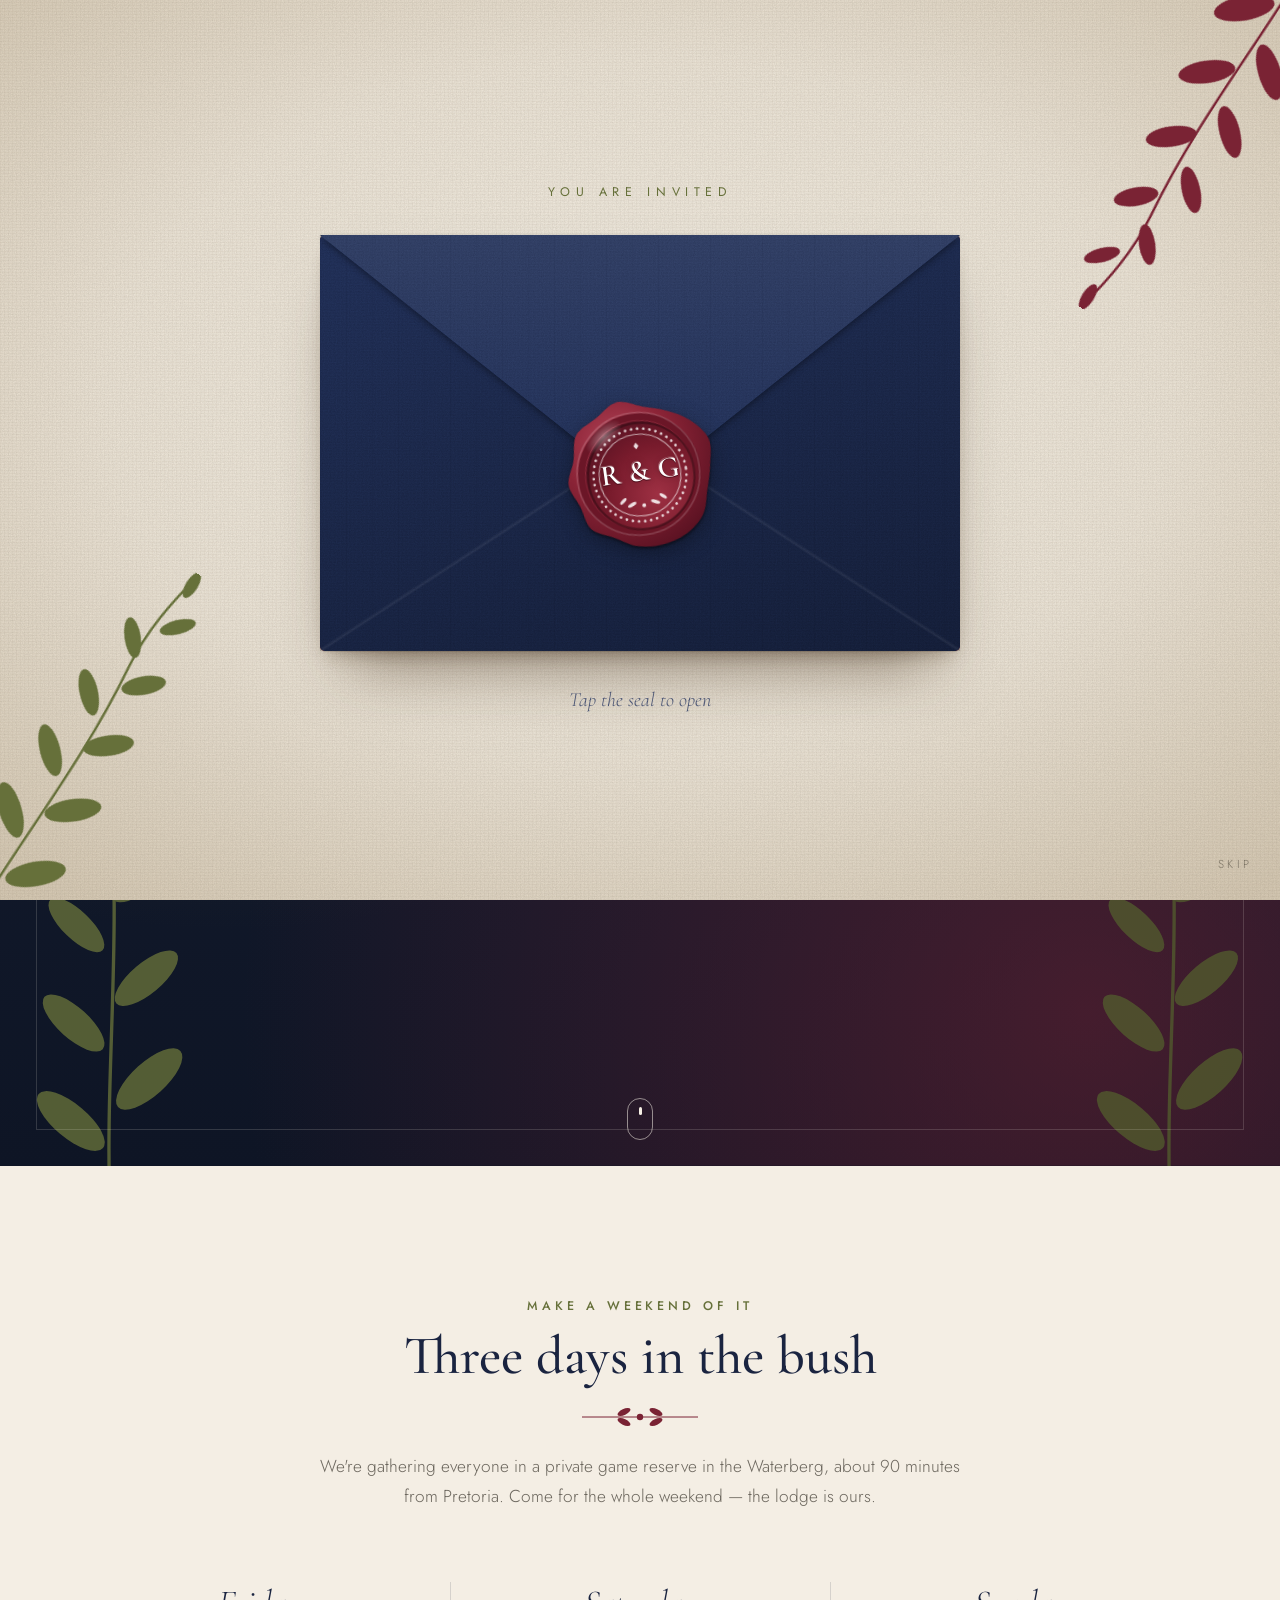
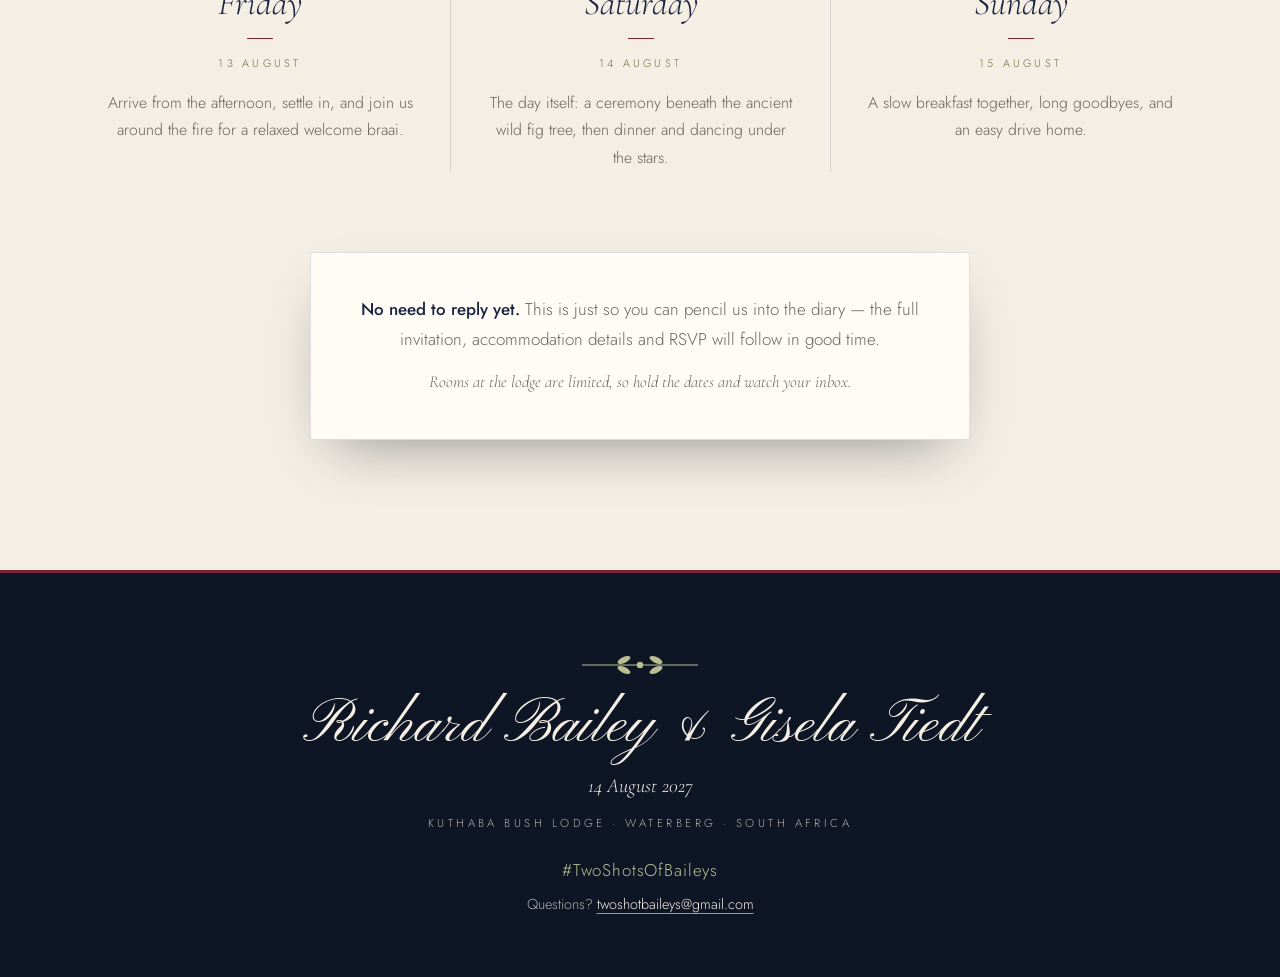
==== commit 4aa6ca32: "You're building the wedding sites at twoshotsofbaileys.com; the holding page, save-the-date and mala" ====
--- a/save-the-date/index.html
+++ b/save-the-date/index.html
@@ -211,7 +211,7 @@
           <h2 class="title">Three days in the bush</h2>
           <svg class="sprig" aria-hidden="true"><use href="#sprig" /></svg>
           <p class="lead">
-            We're gathering everyone in a private, malaria-free reserve in the Waterberg,
+            We're gathering everyone in a private game reserve in the Waterberg,
             about 90 minutes from Pretoria. Come for the whole weekend — the lodge is ours.
           </p>
         </header>
